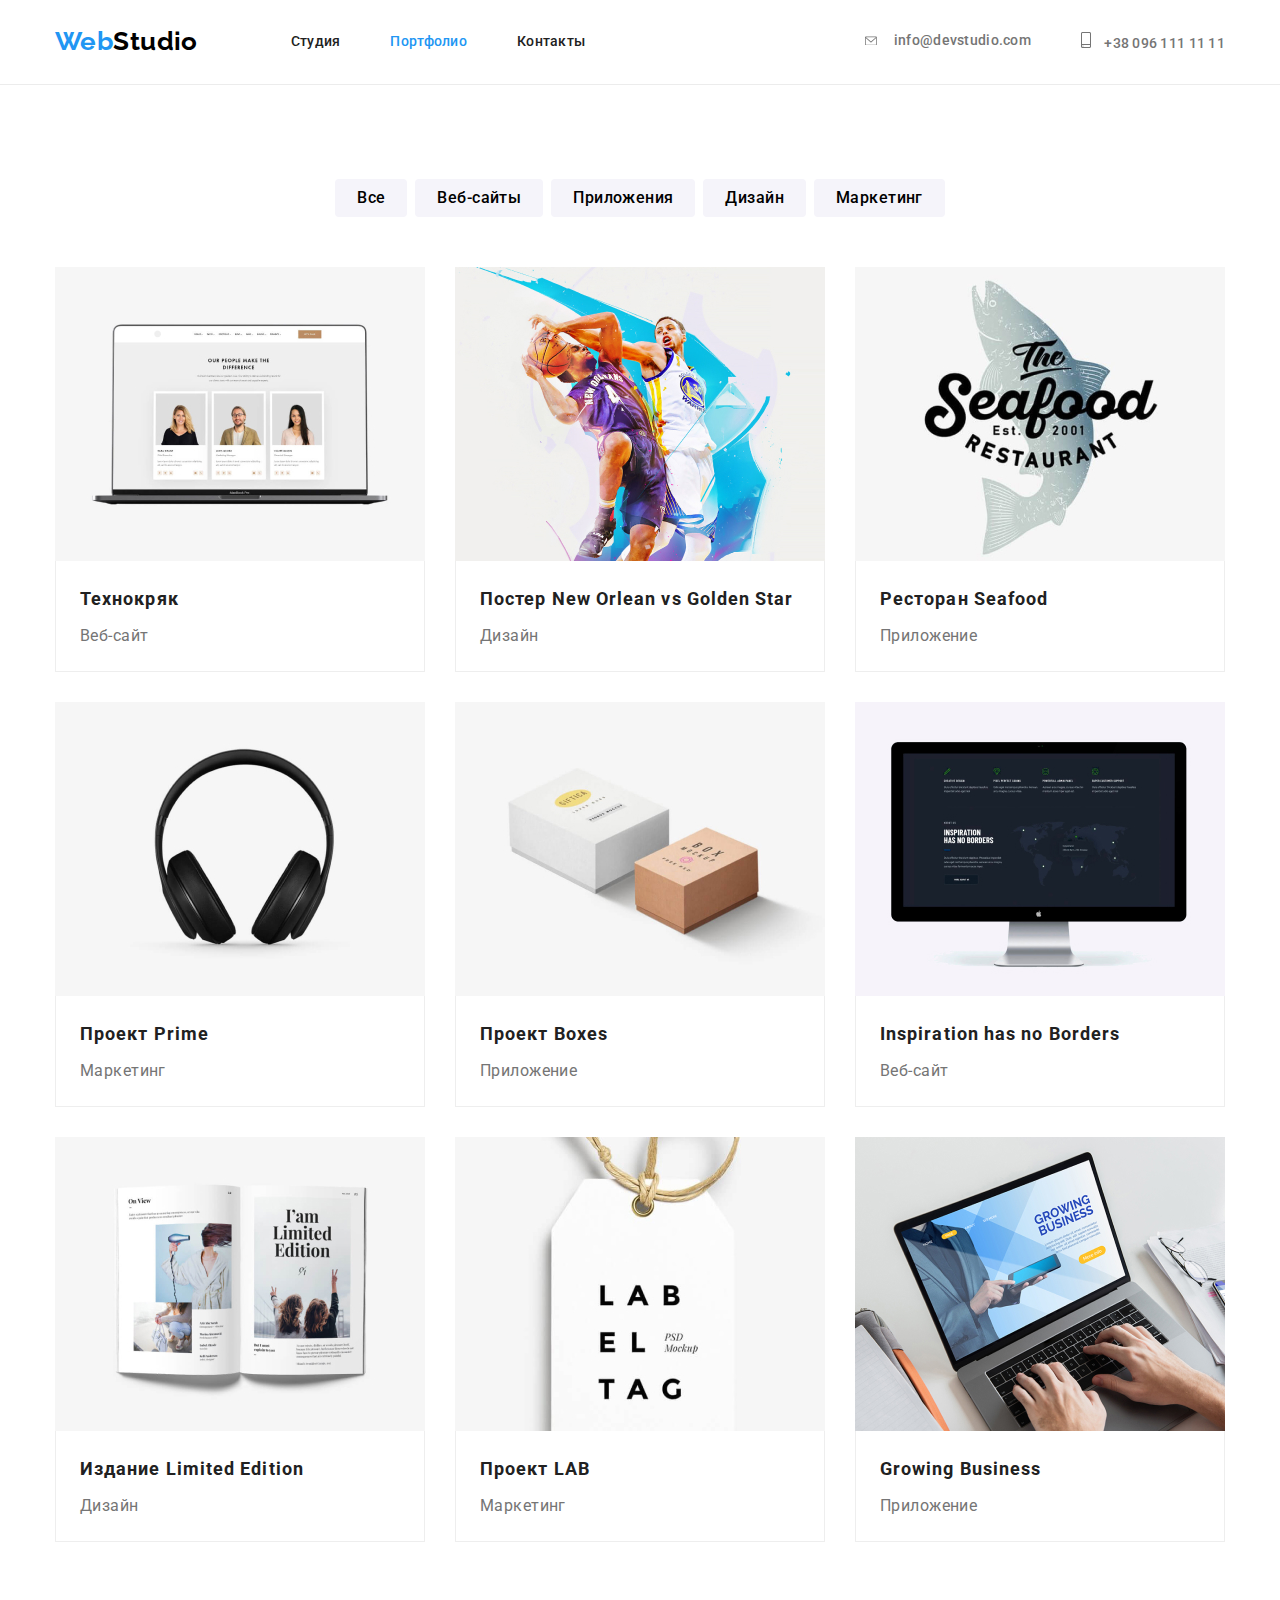
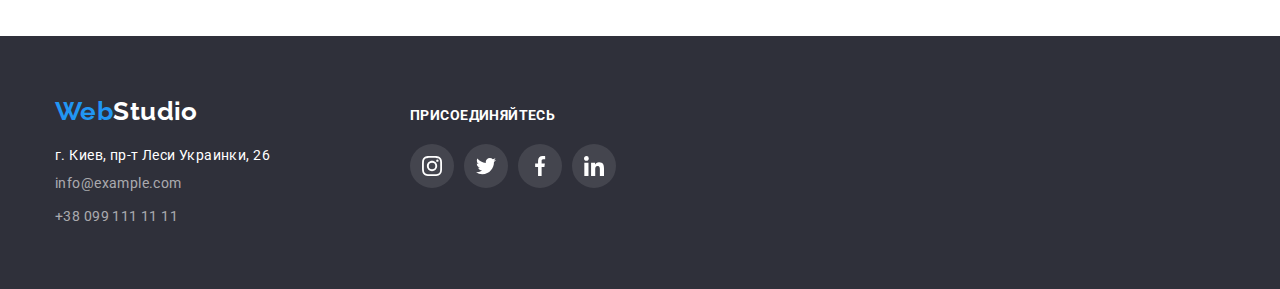
==== portfolio.html @ 2a033e7e "Initial commit" ====
<!DOCTYPE html>
<html lang="ru">
  <head>
    <meta charset="UTF-8" />
    <meta http-equiv="X-UA-Compatible" content="IE=edge" />
    <meta name="viewport" content="width=device-width, initial-scale=1.0" />
    <title>Portfolio</title>

    <link rel="preconnect" href="https://fonts.googleapis.com" />
    <link rel="preconnect" href="https://fonts.gstatic.com" crossorigin />
    <link
      href="https://fonts.googleapis.com/css2?family=Raleway:wght@700&family=Roboto:wght@400;500;700&display=swap"
      rel="stylesheet"
    />
    <link
      rel="stylesheet"
      href="https://cdnjs.cloudflare.com/ajax/libs/modern-normalize/1.1.0/modern-normalize.min.css"
    />

    <link rel="stylesheet" href="./css/styles.css" />
  </head>
  <body>
    <header class="stydio-header">
      <div class="container navigate">
        <nav class="main-nav">
          <a href="./index.html" class="logo-header logo link">
            <span class="logo-first">Web</span><span class="logo-second">Studio</span>
          </a>
          <ul class="navigate list lists">
            <li class="navigate-item hover-link">
              <a class="navigate link" href="./index.html">Студия</a>
            </li>
            <li class="navigate-item hover-link">
              <a class="navigate link current" href="./portfolio.html">Портфолио</a>
            </li>
            <li class="navigate-item hover-link link">
              <a class="navigate link" href="#">Контакты</a>
            </li>
          </ul>
        </nav>
        <ul class="contacts list">
          <li class="hover-link first-contact">
            <a class="contact-item link" href="mailto:info@devstudio.com"
              ><svg class="icon contact email">
                <use href="./images/sprite.svg#icon-envelope"></use>
              </svg>
              info@devstudio.com</a
            >
          </li>
          <li class="hover-link">
            <a aria-label="emaill" class="contact-item link" href="tel:+380961111111"
              ><svg class="icon contact tel">
                <use href="./images/sprite.svg#icon-smartphone"></use>
              </svg>
              +38 096 111 11 11</a
            >
          </li>
        </ul>
      </div>
    </header>
    <main>
      <h1 class="main-title visually-hidden">Портфолио</h1>
      <section class="section portfolio">
        <div class="container portfolio-container">
          <ul class="portfolio-btn list">
            <li class="btn-list">
              <button type="button" class="button-filter">Все</button>
            </li>
            <li class="btn-list">
              <button type="button" class="button-filter">Веб-сайты</button>
            </li>
            <li class="btn-list">
              <button type="button" class="button-filter">Приложения</button>
            </li>
            <li class="btn-list"><button type="button" class="button-filter">Дизайн</button></li>
            <li class="btn-list last">
              <button type="button" class="button-filter last">Маркетинг</button>
            </li>
          </ul>
          <ul class="portfolio-elements list">
            <li class="portfolio-item">
              <a class="portfolio-link link" href="*/"
                ><img src="./images/portfolio/tehnokrak.jpg" alt="Технокряк" />
                <div class="container-into">
                  <h2 class="project">Технокряк</h2>
                  <p class="type-project">Веб-сайт</p>
                </div></a
              >
            </li>
            <li class="portfolio-item">
              <a class="portfolio-link link" href="*/">
                <img
                  src="./images/portfolio/poster-new-orlean&golden-star.jpg"
                  alt="Постер New Orlean vs Golden Star"
                />
                <div class="container-into">
                  <h2 class="project">Постер New Orlean vs Golden Star</h2>
                  <p class="type-project">Дизайн</p>
                </div></a
              >
            </li>

            <li class="portfolio-item">
              <a class="portfolio-link link" href="*/">
                <img src="./images/portfolio/restoran-seafood.jpg" alt="Ресторан Seafood" />
                <div class="container-into">
                  <h2 class="project">Ресторан Seafood</h2>
                  <p class="type-project">Приложение</p>
                </div></a
              >
            </li>
            <li class="portfolio-item">
              <a class="portfolio-link link" href="*/">
                <img src="./images/portfolio/proekt-prime.jpg" alt="" />
                <div class="container-into">
                  <h2 class="project">Проект Prime</h2>
                  <p class="type-project">Маркетинг</p>
                </div></a
              >
            </li>
            <li class="portfolio-item">
              <a class="portfolio-link link" href="*/"
                ><img src="./images/portfolio/proect-boxes.jpg" alt="Проект Boxes" />
                <div class="container-into">
                  <h2 class="project">Проект Boxes</h2>
                  <p class="type-project">Приложение</p>
                </div></a
              >
            </li>
            <li class="portfolio-item">
              <a class="portfolio-link link" href="*/">
                <img
                  src="./images/portfolio/inspiration-has-no-borders.jpg"
                  alt="сайт Вдохновение"
                />
                <div class="container-into">
                  <h2 class="project">Inspiration has no Borders</h2>
                  <p class="type-project">Веб-сайт</p>
                </div></a
              >
            </li>
            <li class="portfolio-item">
              <a class="portfolio-link link" href="*/">
                <img
                  src="./images/portfolio/book-limited-edition.jpg"
                  alt="Издание лимитированое"
                />
                <div class="container-into">
                  <h2 class="project">Издание Limited Edition</h2>
                  <p class="type-project">Дизайн</p>
                </div></a
              >
            </li>
            <li class="portfolio-item">
              <a class="portfolio-link link" href="*/"
                ><img src="./images/portfolio/proect-lab.jpg" alt="лейба лаб" />
                <div class="container-into">
                  <h2 class="project">Проект LAB</h2>
                  <p class="type-project">Маркетинг</p>
                </div></a
              >
            </li>
            <li class="portfolio-item">
              <a class="portfolio-link link" href="*/"
                ><img src="./images/portfolio/growing-business.jpg" alt="сайт успешний бизнес" />
                <div class="container-into">
                  <h2 class="project">Growing Business</h2>
                  <p class="type-project">Приложение</p>
                </div></a
              >
            </li>
          </ul>
        </div>
      </section>
    </main>
    <footer class="main-footer">
      <div class="container footer">
        <div class="footer-adress-contact">
          <h2 class="visually-hidden">Контактная информация</h2>
          <a href="index.html" class="logo foot link">
            <span class="logo-first">Web</span><span class="logo-third">Studio</span>
          </a>
          <address class="address-cont">
            <ul class="adress list">
              <li class="adress-list hover-link">
                <a
                  class="map link"
                  href="https://goo.gl/maps/BUU7MnYP6HP1QaoV9"
                  target="_blank"
                  rel="external"
                  >г. Киев, пр-т Леси Украинки, 26</a
                >
              </li>
              <li class="adress-list hover-link">
                <a class="adress-item link" href="mailto:info@example.com">info@example.com</a>
              </li>

              <li class="adress-list hover-link">
                <a class="adress-item link" href="tel:+380991111111">+38 099 111 11 11</a>
              </li>
            </ul>
          </address>
        </div>
        <div class="footer-social-media">
          <p class="tittle-social-media">присоединяйтесь</p>

          <ul class="social-media-list list">
            <li class="social-media-item">
              <a
                class="social-media-link foot"
                href=""
                target="_blank"
                rel="noopener noreferrer"
                aria-label="instagram"
              >
                <svg class="social-media-icon foot">
                  <use href="./images/sprite.svg#icon-instagram"></use>
                </svg>
              </a>
            </li>
            <li class="social-media-item">
              <a
                class="social-media-link foot"
                href=""
                target="_blank"
                rel="noopener noreferrer"
                aria-label="twitter"
              >
                <svg class="social-media-icon foot">
                  <use href="./images/sprite.svg#icon-twitter"></use>
                </svg>
              </a>
            </li>
            <li class="social-media-item">
              <a
                class="social-media-link foot"
                href=""
                target="_blank"
                rel="noopener noreferrer"
                aria-label="facebook"
              >
                <svg class="social-media-icon foot">
                  <use href="./images/sprite.svg#icon-facebook"></use>
                </svg>
              </a>
            </li>
            <li class="social-media-item">
              <a
                class="social-media-link foot"
                href=""
                target="_blank"
                rel="noopener noreferrer"
                aria-label="linkedin"
              >
                <svg class="social-media-icon foot">
                  <use href="./images/sprite.svg#icon-linkedin"></use>
                </svg>
              </a>
            </li>
          </ul>
        </div>
      </div>
    </footer>
  </body>
</html>
---- css/styles.css ----
:root {
  --background-color: #ffffff;
  --main-font-color: #212121;
  --navigate-contacts-color: #757575;
  --logo-first-part-color-blue: #2196f3;
  --logo-second-part-color-black: #000000;
  --footer-addres-color: #ffffff99;
  --add-service-background-color: #2f303a;
  --header-line-color: #ececec;
  --background-btn-color: #f5f4fa;
  --background-portfolio-list-color: #eeeeee;
  --hover-add-service-btn-background: #188ce8;
  --social-media-color: #afb1b8;
  --padding-vertical-container: 94px;
  --size-padding-portfolio: 300px;
  --item-portfolio-count: 5;
}
.visually-hidden {
  position: absolute;
  width: 1px;
  height: 1px;
  margin: -1px;
  border: 0;
  padding: 0;
  white-space: nowrap;
  clip-path: inset(100%);
  clip: rect(0 0 0 0);
  overflow: hidden;
}
body {
  background: var(--background-color);
  color: var(--main-font-color);
  font-family: Roboto, sans-serif;
  font-size: 14px;
  letter-spacing: 0.03em;
}
h1,
h2,
h3,
h4,
p {
  margin: 0;
  padding: 0;
}
img {
  display: block;
  max-width: 100%;
  height: auto;
}
address {
  font-style: normal;
}
.section {
  padding-top: var(--padding-vertical-container);
  padding-bottom: var(--padding-vertical-container);
}
.container {
  width: 1200px;
  margin: 0 auto;
  padding: 0 15px;
}
.list {
  list-style: none;
  padding-left: 0;
  margin: 0;
}
.link {
  text-decoration: none;
  cursor: pointer;
}
/*======================================================================== */
/* Header */

.stydio-header,
.portfolio-header {
  border-bottom: 1px solid var(--header-line-color);
}

.main-nav {
  display: flex;
}
.navigate {
  display: flex;
  align-items: center;
}
.navigate.lists {
  height: 80px;
  padding-bottom: 32px;
}
.lists li:not(:last-child) {
  margin-right: 50px;
}

.logo {
  font-family: 'Raleway';
  font-style: normal;
  font-weight: 700;
  font-size: 26px;
  line-height: 1.19;
}
.logo-header {
  margin-right: 93px;
  padding-top: 24px;
  padding-bottom: 25px;
}
.logo-first {
  color: var(--logo-first-part-color-blue);
}
.logo-second {
  color: var(--logo-second-part-color-black);
}
.navigate.link {
  display: block;
  padding: 32px 0;
  margin-top: 32px;
  font-weight: 500;
  line-height: 1.14;
  letter-spacing: 0.02em;
  color: var(--main-font-color);
}
.navigate.list.lists {
  max-width: 294px;
}
.contacts {
  display: flex;
  margin-left: auto;
  justify-content: center;
  padding: 32px 0;
}
.contact-item {
  font-weight: 500;
  line-height: 1.14;
  letter-spacing: 0.02em;
  color: var(--navigate-contacts-color);
}
.first-contact {
  margin-right: 50px;
}

.icon.contact {
  fill: currentColor;
  margin-right: 10px;
}
.icon.contact.tel {
  width: 10px;
  height: 16px;
}
.icon.contact.email {
  width: 16px;
  height: 12px;
}
.contact-item:hover,
.navigate.link:hover,
.contact-item:focus,
.navigate.link:focus {
  color: var(--logo-first-part-color-blue);
}
.adres-contact a {
  font-weight: 500;
  line-height: 1.14;
  letter-spacing: 0.02em;
}
.link.current {
  color: var(--logo-first-part-color-blue);
}
/*========================================================================*/

/* Main */
/* Add service */

.section.add-service {
  max-width: 1600px;
  height: 600px;
  margin: 0 auto;
  padding-top: 200px;
  padding-bottom: 200px;
  text-align: center;
  background-image: linear-gradient(to bottom, #2f303a66, #2f303a66), url(../images/Img.jpg);
  position: center;
  background-repeat: no-repeat;
  background-size: cover;
  box-shadow: 0px 4px 4px 0px rgba(0, 0, 0, 0.25);
}
.add-sevice-title {
  display: block;
  margin: 0 auto;
  box-sizing: inherit;
  width: 696px;
  font-weight: 900;
  font-size: 44px;
  line-height: 1.36;
  text-align: center;
  letter-spacing: 0.06em;
  text-transform: uppercase;
  color: var(--background-color);
  margin-bottom: 30px;
}
.add-service-button {
  font-weight: 700;
  font-size: 16px;
  line-height: 1.88;
  letter-spacing: 0.06em;
  color: var(--background-color);
  background-color: var(--logo-first-part-color-blue);
  cursor: pointer;
  border: none;
  border-radius: 4px;
  padding: 10px 32px;
}
.add-service-button:hover,
.add-service-button:focus {
  background-color: var(--hover-add-service-btn-background);
  box-shadow: 0px 4px 4px rgba(0, 0, 0, 0.15);
}
/* Benefits */
.benefuts.container {
  padding-left: 0;
  padding-right: 0;
}
.benefits-icon {
  width: 270px;
  height: 120px;
  margin-bottom: 30px;
  background-color: var(--background-btn-color);
  background-size: 270px 120px;
  padding: 25px 100px;
}

.benefits-items {
  display: flex;
}
.benefits-items li:not(.last) {
  margin-right: 30px;
}
.benefits-items li {
  width: 270px;
}
.benefits-title {
  font-weight: 700;
  font-size: 14px;
  line-height: 1.14;
  text-transform: uppercase;
  margin-bottom: 10px;
}
.benefits-text {
  flex-wrap: nowrap;
  font-weight: 400;
  font-size: 14px;
  line-height: 1.71;
  color: var(--navigate-contacts-color);
}
/* Activity */
section.activity {
  padding-top: 0;
}

.activity-list {
  display: flex;
}
.activity-title {
  font-weight: 700;
  font-size: 36px;
  line-height: 1.17;
  text-align: center;
  margin-top: 0;
  margin-bottom: 50px;
}
.activity-item:not(:last-child) {
  margin-right: 30px;
}
/* Team */
.section.team {
  background-color: var(--background-btn-color);
}

.team-list {
  display: flex;
  padding-bottom: 30px;
}

.team-title {
  font-weight: 700;
  font-size: 36px;
  line-height: 1.17;
  text-align: center;
  margin-top: 0;
  margin-bottom: 50px;
}
.team-item {
  margin-right: 30px;
  background-color: var(--background-color);
  box-shadow: 0px 1px 3px rgba(0, 0, 0, 0.12), 0px 1px 1px rgba(0, 0, 0, 0.14),
    0px 2px 1px rgba(0, 0, 0, 0.2);
  border-radius: 0px 0px 4px 4px;
}
.team-item-into {
  padding-top: 30px;
  padding-bottom: 30px;
}
.team-name {
  font-weight: 500;
  font-size: 16px;
  line-height: 1.19;
  text-align: center;
}
.team-proffesion {
  font-weight: 400;
  font-size: 16px;
  line-height: 1.19;
  text-align: center;
  color: var(--navigate-contacts-color);
  margin-top: 10px;
}
.social-media-list {
  display: flex;
  margin-top: 20px;
  justify-content: center;
  margin-left: 0;
}
.social-media-item:not(:last-child) {
  fill: currentColor;
  margin-right: 10px;
}
.social-media-link {
  display: flex;
  width: 44px;
  height: 44px;
  color: var(--social-media-color);
  justify-content: center;
  align-items: center;
}

.social-media-link:hover,
.social-media-link:focus {
  border: 1px solid var(--logo-first-part-color-blue);
  background-color: var(--logo-first-part-color-blue);
  border-radius: 50%;
  color: var(--background-color);
}
.social-media-icon {
  fill: currentColor;
  width: 20px;
  height: 20px;
}
/* Clients */
.clients-title {
  font-weight: 700;
  font-size: 36px;
  line-height: 42px;
  text-align: center;
  margin-bottom: 50px;
}
.clients-list {
  display: flex;
  justify-content: center;
  margin-left: 0;
}
.clients-item:not(:last-child) {
  fill: currentColor;
  margin-right: 30px;
}
.clients-link {
  display: flex;
  width: 170px;
  height: 92px;
  color: var(--social-media-color);
  justify-content: center;
  align-items: center;
  border: 1px solid var(--social-media-color);
  border-radius: 4px;
}
.clients-link:hover {
  color: var(--logo-first-part-color-blue);
  border: 1px solid var(--logo-first-part-color-blue);
}
.clients-icon {
  fill: currentColor;
  width: 106px;
  height: 60px;
}

/* Portfolio */

.portfolio-btn {
  display: flex;
  flex-wrap: nowrap;
  justify-content: center;
  margin-bottom: 50px;
}
.button-filter {
  font-family: inherit;
  letter-spacing: inherit;
  font-weight: 500;
  font-size: 16px;
  line-height: 1.63;
  text-align: center;
  cursor: pointer;
  background-color: var(--background-btn-color);
  border: none;
  border-radius: 4px;
  padding: 6px 22px;
  /* margin-right: 8px; */
}
.btn-list.last {
  margin-right: 0;
}
.button-filter:hover,
.button-filter:focus {
  color: var(--background-color);
  background-color: var(--logo-first-part-color-blue);
  box-shadow: 0px 4px 4px 0px rgba(0, 0, 0, 0.25);
}

.portfolio-item h2 {
  margin-bottom: 4px;
  margin-top: 0;
}

.portfolio-link {
  display: block;
}
.container-into {
  padding-left: 24px;
  padding-right: 24px;
  padding-bottom: 20px;
  border: 1px solid var(--background-portfolio-list-color);
  border-top: none;
  padding-top: 20px;
}

.project {
  font-weight: 700;
  font-size: 18px;
  line-height: 2;
  letter-spacing: 0.06em;
  color: var(--main-font-color);
}
.type-project {
  font-weight: 400;
  font-size: 16px;
  line-height: 1.88;
  color: var(--navigate-contacts-color);
}
.portfolio-elements {
  display: flex;
  flex-wrap: wrap;
}
.portfolio-item {
  width: 370px;
  margin-right: 30px;
  margin-bottom: 30px;
}
.portfolio-item:nth-child(3n + 3) {
  margin-right: 0;
}
.portfolio-item:nth-last-child(-n + 3) {
  margin-bottom: 0;
}
.btn-list {
  margin-right: 8px;
}
.portfolio-link:hover,
.portfolio-link:focus {
  box-shadow: 0px 4px 4px 0px rgba(0, 0, 0, 0.25);
}
/* Footer */
.main-footer {
  display: flex;
  background-color: var(--add-service-background-color);
  padding-top: 60px;
  padding-bottom: 60px;
}
.container.footer {
  display: flex;
  align-items: baseline;
}

.footer-adress-contact {
  margin-right: 70px;
}
.logo.foot {
  display: block;
  margin-bottom: 20px;
}
.adress-item {
  font-family: 'Roboto';
  font-weight: 400;
  font-size: 14px;
  line-height: 1.71;
  letter-spacing: 0.03em;
  color: var(--footer-addres-color);
}
.adress-list:not(:last-child) {
  margin-bottom: 9px;
}
.map {
  color: var(--background-color);
}
.logo-third {
  font-family: 'Raleway';
  font-weight: 700;
  font-size: 26px;
  line-height: 1.19;
  color: var(--background-color);
}
.adress-item.link:hover,
.adress-item.link:focus {
  color: var(--background-color);
}
.address-cont {
  margin-right: 70px;
}
.tittle-social-media-continer {
  display: block;
}
.tittle-social-media {
  font-family: 'Roboto';
  font-style: normal;
  font-weight: 700;
  font-size: 14px;
  line-height: 1.14;

  text-transform: uppercase;
  color: var(--background-color);
  margin-bottom: 20px;
  justify-content: center;
  margin: auto;
}
.social-media-link.foot {
  background: rgba(255, 255, 255, 0.1);
  border-radius: 50%;
  color: var(--background-color);
}
.social-media-link.foot:hover,
.social-media-link.foot:focus {
  background: var(--logo-first-part-color-blue);
  box-shadow: 0px 4px 4px rgba(0, 0, 0, 0.25);
  border-radius: 50%;
}
.last {
  margin-right: 0;
}
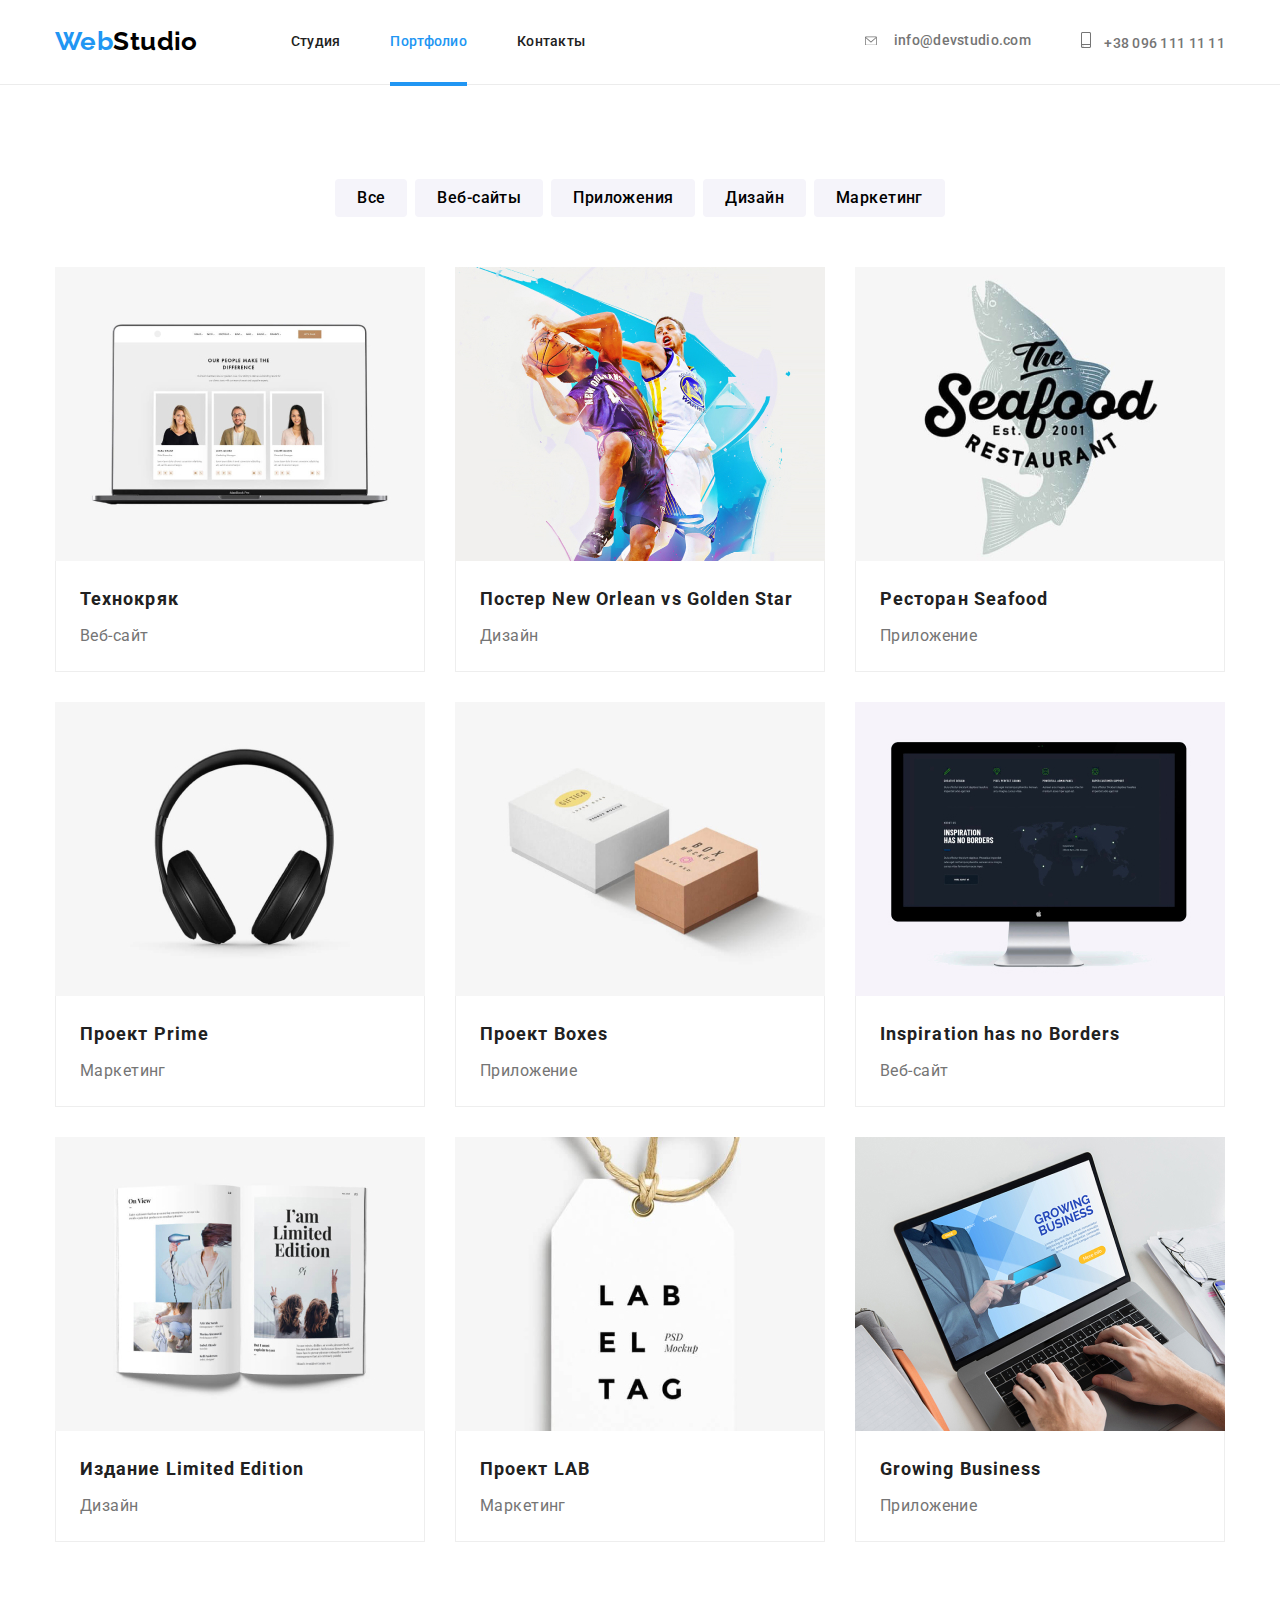
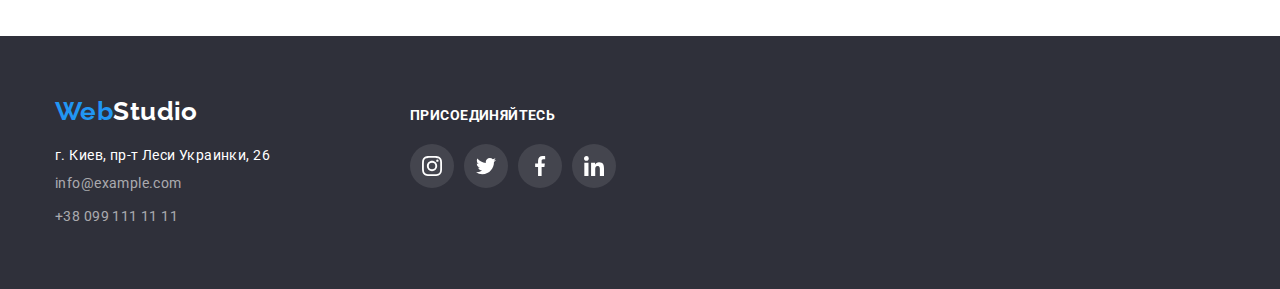
==== commit 858b697d: "add animation to portfolio" ====
--- a/portfolio.html
+++ b/portfolio.html
@@ -80,12 +80,24 @@
           <ul class="portfolio-elements list">
             <li class="portfolio-item">
               <a class="portfolio-link link" href="*/"
-                ><img src="./images/portfolio/tehnokrak.jpg" alt="Технокряк" />
-                <div class="container-into">
-                  <h2 class="project">Технокряк</h2>
-                  <p class="type-project">Веб-сайт</p>
-                </div></a
-              >
+                ><img
+                  class="portfolio-img"
+                  src="./images/portfolio/tehnokrak.jpg"
+                  alt="Технокряк"
+                />
+                <div class="portfolio-item-container">
+                  <p class="portfolio-item-text">
+                    Ресурс предлагает комплексные предложения с разным уровнем функционала и
+                    сервисов. Все это позволит посетителю получить исчерпывающие сведения  +о
+                    компании или частном лице.
+                  </p>
+                </div>
+              </a>
+              <div class="container-into">
+                <h2 class="project">Технокряк</h2>
+                <p class="type-project">Веб-сайт</p>
+              </div>
             </li>
             <li class="portfolio-item">
               <a class="portfolio-link link" href="*/">
@@ -93,39 +105,71 @@
                   src="./images/portfolio/poster-new-orlean&golden-star.jpg"
                   alt="Постер New Orlean vs Golden Star"
                 />
-                <div class="container-into">
-                  <h2 class="project">Постер New Orlean vs Golden Star</h2>
-                  <p class="type-project">Дизайн</p>
-                </div></a
-              >
+                <div class="portfolio-item-container">
+                  <p class="portfolio-item-text">
+                    Ресурс предлагает комплексные предложения с разным уровнем функционала и
+                    сервисов. Все это позволит посетителю получить исчерпывающие сведения  +о
+                    компании или частном лице.
+                  </p>
+                </div>
+              </a>
+              <div class="container-into">
+                <h2 class="project">Постер New Orlean vs Golden Star</h2>
+                <p class="type-project">Дизайн</p>
+              </div>
             </li>
 
             <li class="portfolio-item">
               <a class="portfolio-link link" href="*/">
                 <img src="./images/portfolio/restoran-seafood.jpg" alt="Ресторан Seafood" />
-                <div class="container-into">
-                  <h2 class="project">Ресторан Seafood</h2>
-                  <p class="type-project">Приложение</p>
-                </div></a
-              >
+                <div class="portfolio-item-container">
+                  <p class="portfolio-item-text">
+                    Ресурс предлагает комплексные предложения с разным уровнем функционала и
+                    сервисов. Все это позволит посетителю получить исчерпывающие сведения  +о
+                    компании или частном лице.
+                  </p>
+                </div>
+              </a>
+              <div class="container-into">
+                <h2 class="project">Ресторан Seafood</h2>
+                <p class="type-project">Приложение</p>
+              </div>
             </li>
             <li class="portfolio-item">
               <a class="portfolio-link link" href="*/">
                 <img src="./images/portfolio/proekt-prime.jpg" alt="" />
-                <div class="container-into">
-                  <h2 class="project">Проект Prime</h2>
-                  <p class="type-project">Маркетинг</p>
-                </div></a
-              >
+                <div class="portfolio-item-container">
+                  <p class="portfolio-item-text">
+                    Ресурс предлагает комплексные предложения с разным уровнем функционала и
+                    сервисов. Все это позволит посетителю получить исчерпывающие сведения  +о
+                    компании или частном лице.
+                  </p>
+                </div>
+              </a>
+              <div class="container-into">
+                <h2 class="project">Проект Prime</h2>
+                <p class="type-project">Маркетинг</p>
+              </div>
             </li>
             <li class="portfolio-item">
               <a class="portfolio-link link" href="*/"
                 ><img src="./images/portfolio/proect-boxes.jpg" alt="Проект Boxes" />
-                <div class="container-into">
-                  <h2 class="project">Проект Boxes</h2>
-                  <p class="type-project">Приложение</p>
-                </div></a
-              >
+                <div class="portfolio-item-container">
+                  <p class="portfolio-item-text">
+                    Ресурс предлагает комплексные предложения с разным уровнем функционала и
+                    сервисов. Все это позволит посетителю получить исчерпывающие сведения  +о
+                    компании или частном лице.
+                  </p>
+                </div>
+              </a>
+              <div class="container-into">
+                <h2 class="project">Проект Boxes</h2>
+                <p class="type-project">Приложение</p>
+              </div>
             </li>
             <li class="portfolio-item">
               <a class="portfolio-link link" href="*/">
@@ -133,11 +177,19 @@
                   src="./images/portfolio/inspiration-has-no-borders.jpg"
                   alt="сайт Вдохновение"
                 />
-                <div class="container-into">
-                  <h2 class="project">Inspiration has no Borders</h2>
-                  <p class="type-project">Веб-сайт</p>
-                </div></a
-              >
+                <div class="portfolio-item-container">
+                  <p class="portfolio-item-text">
+                    Ресурс предлагает комплексные предложения с разным уровнем функционала и
+                    сервисов. Все это позволит посетителю получить исчерпывающие сведения  +о
+                    компании или частном лице.
+                  </p>
+                </div>
+              </a>
+              <div class="container-into">
+                <h2 class="project">Inspiration has no Borders</h2>
+                <p class="type-project">Веб-сайт</p>
+              </div>
             </li>
             <li class="portfolio-item">
               <a class="portfolio-link link" href="*/">
@@ -145,29 +197,53 @@
                   src="./images/portfolio/book-limited-edition.jpg"
                   alt="Издание лимитированое"
                 />
-                <div class="container-into">
-                  <h2 class="project">Издание Limited Edition</h2>
-                  <p class="type-project">Дизайн</p>
-                </div></a
-              >
+                <div class="portfolio-item-container">
+                  <p class="portfolio-item-text">
+                    Ресурс предлагает комплексные предложения с разным уровнем функционала и
+                    сервисов. Все это позволит посетителю получить исчерпывающие сведения  +о
+                    компании или частном лице.
+                  </p>
+                </div>
+              </a>
+              <div class="container-into">
+                <h2 class="project">Издание Limited Edition</h2>
+                <p class="type-project">Дизайн</p>
+              </div>
             </li>
             <li class="portfolio-item">
               <a class="portfolio-link link" href="*/"
                 ><img src="./images/portfolio/proect-lab.jpg" alt="лейба лаб" />
-                <div class="container-into">
-                  <h2 class="project">Проект LAB</h2>
-                  <p class="type-project">Маркетинг</p>
-                </div></a
-              >
+                <div class="portfolio-item-container">
+                  <p class="portfolio-item-text">
+                    Ресурс предлагает комплексные предложения с разным уровнем функционала и
+                    сервисов. Все это позволит посетителю получить исчерпывающие сведения  +о
+                    компании или частном лице.
+                  </p>
+                </div>
+              </a>
+              <div class="container-into">
+                <h2 class="project">Проект LAB</h2>
+                <p class="type-project">Маркетинг</p>
+              </div>
             </li>
             <li class="portfolio-item">
               <a class="portfolio-link link" href="*/"
                 ><img src="./images/portfolio/growing-business.jpg" alt="сайт успешний бизнес" />
-                <div class="container-into">
-                  <h2 class="project">Growing Business</h2>
-                  <p class="type-project">Приложение</p>
-                </div></a
-              >
+                <div class="portfolio-item-container">
+                  <p class="portfolio-item-text">
+                    Ресурс предлагает комплексные предложения с разным уровнем функционала и
+                    сервисов. Все это позволит посетителю получить исчерпывающие сведения  +о
+                    компании или частном лице.
+                  </p>
+                </div>
+              </a>
+              <div class="container-into">
+                <h2 class="project">Growing Business</h2>
+                <p class="type-project">Приложение</p>
+              </div>
             </li>
           </ul>
         </div>
--- a/css/styles.css
+++ b/css/styles.css
@@ -162,6 +162,19 @@
 }
 .link.current {
   color: var(--logo-first-part-color-blue);
+  position: relative;
+}
+.link.current::before {
+  content: '';
+  position: absolute;
+  left: 0;
+  right: 0;
+  /* width: 100%; */
+  width: 100%;
+  height: 4px;
+  background-color: var(--logo-first-part-color-blue);
+  top: 80px;
+  align-items: center;
 }
 /*========================================================================*/
 
@@ -268,6 +281,23 @@
 .activity-item:not(:last-child) {
   margin-right: 30px;
 }
+
+.activity-text {
+  background-color: #757575;
+  font-weight: 700;
+  line-height: 1.14;
+  text-align: center;
+  text-transform: uppercase;
+  color: var(--background-color);
+  position: relative;
+  top: -70px;
+  background-image: linear-gradient(to bottom, #2f303acc, #2f303acc);
+  border: 1px solid #000000;
+  box-shadow: 0px 4px 4px rgba(0, 0, 0, 0.25);
+  text-align: center;
+  padding-top: 27px;
+  padding-bottom: 27px;
+}
 /* Team */
 .section.team {
   background-color: var(--background-btn-color);
@@ -399,7 +429,6 @@
   border: none;
   border-radius: 4px;
   padding: 6px 22px;
-  /* margin-right: 8px; */
 }
 .btn-list.last {
   margin-right: 0;
@@ -418,6 +447,8 @@
 
 .portfolio-link {
   display: block;
+  position: relative;
+  overflow: hidden;
 }
 .container-into {
   padding-left: 24px;
@@ -459,9 +490,38 @@
 .btn-list {
   margin-right: 8px;
 }
+.portfolio-item:hover,
+.portfolio-item:focus {
+  box-shadow: 0px 4px 4px 0px rgba(0, 0, 0, 0.25);
+}
+.portfolio-item-text {
+  font-size: 18px;
+  line-height: 1.56;
+  color: var(--background-color);
+}
+
+.portfolio-item-container {
+  position: absolute;
+  top: 0;
+  left: 0;
+  padding: 63px 24px;
+  width: 100%;
+  height: 100%;
+  display: flex;
+  align-items: center;
+  justify-content: center;
+  backdrop-filter: blur(5px);
+  background-color: rgba(33, 150, 243, 0.9);
+  /* z-index: 1; */
+  /* transform: translateY(100%); */
+  transition: transform var(--logo-second-part-color-black);
+  transform: translatex(-100%);
+  transition: transform 250ms ease;
+}
 .portfolio-link:hover,
-.portfolio-link:focus {
-  box-shadow: 0px 4px 4px 0px rgba(0, 0, 0, 0.25);
+.portfolio-item-container:hover {
+  z-index: 2;
+  transform: translatex(0);
 }
 /* Footer */
 .main-footer {
